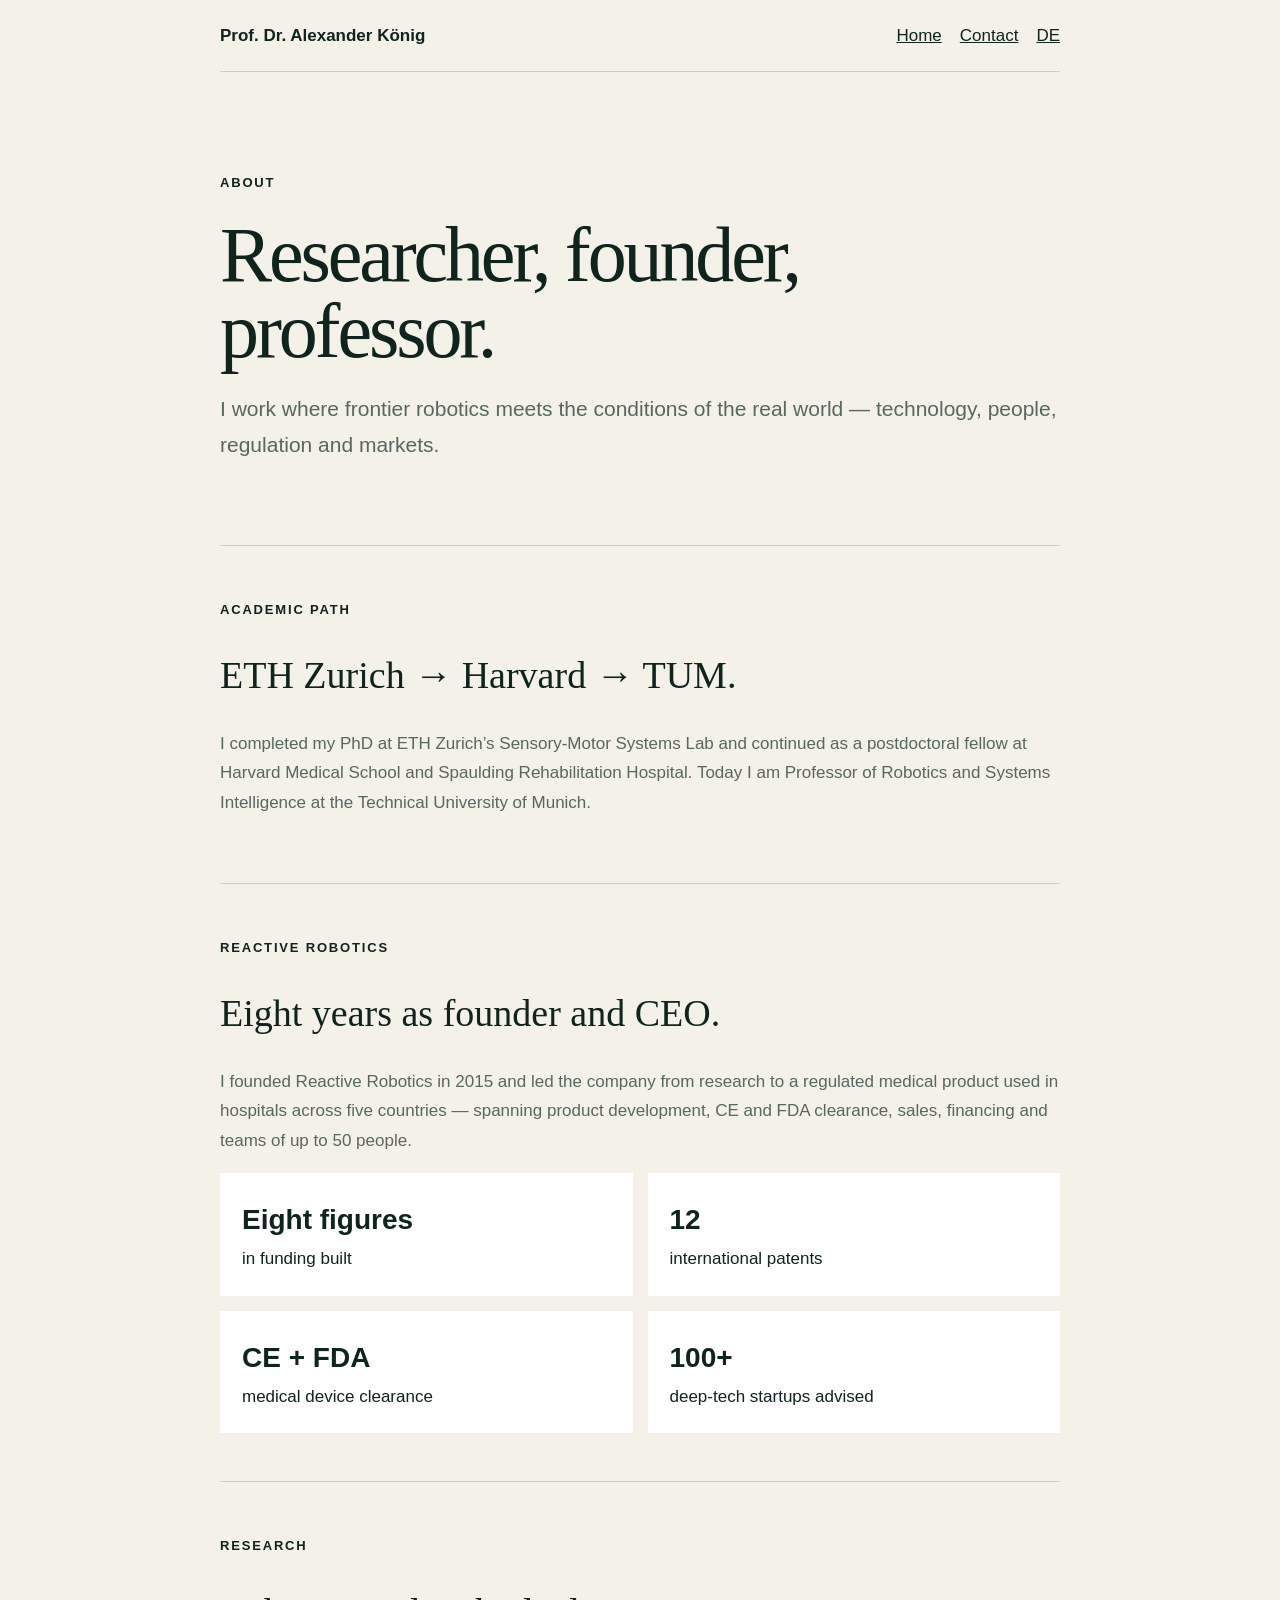
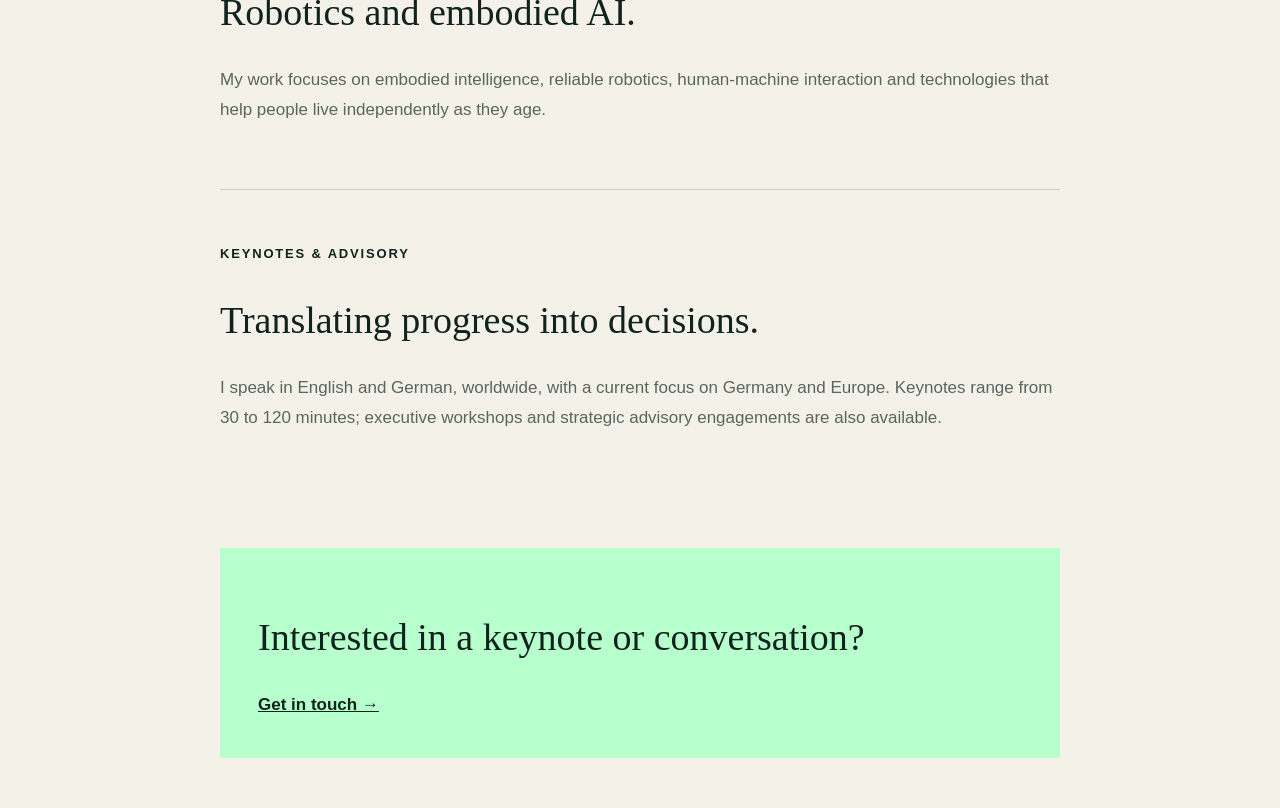
==== about-en.html @ 31da5a2d "Add files via upload" ====
<!doctype html><html lang="en"><head><meta charset="utf-8"><meta name="viewport" content="width=device-width,initial-scale=1"><title>About — Prof. Dr. Alexander König</title><meta name="description" content="Professor of robotics at TUM, founder and former CEO of Reactive Robotics, PhD ETH Zurich and postdoc Harvard Medical School."><style>:root{--ink:#10231d;--paper:#f4f1e9;--mint:#b8ffce;--muted:#586760;--line:#cbd1c8}*{box-sizing:border-box}body{margin:0;background:var(--paper);color:var(--ink);font:17px/1.75 Arial,sans-serif}.wrap{width:min(840px,calc(100% - 40px));margin:auto}nav{height:72px;display:flex;align-items:center;justify-content:space-between;border-bottom:1px solid var(--line)}nav a{color:inherit;margin-left:18px}.hero{padding:95px 0 60px}.label{font-size:13px;text-transform:uppercase;letter-spacing:.14em;font-weight:bold}.hero h1{font:clamp(48px,7vw,78px)/.98 Georgia,serif;letter-spacing:-.04em;margin:20px 0}.lead{font-size:21px;color:var(--muted)}section{padding:48px 0;border-top:1px solid var(--line)}h2{font:38px/1.1 Georgia,serif}p,li{color:var(--muted)}.numbers{display:grid;grid-template-columns:repeat(2,1fr);gap:15px}.number{background:white;padding:22px}.number strong{display:block;font-size:28px;color:var(--ink)}.cta{background:var(--mint);padding:38px;margin:50px 0}.cta a{font-weight:bold;color:inherit}@media(max-width:650px){.numbers{grid-template-columns:1fr}nav .links{display:none}}</style></head><body><nav class="wrap"><b>Prof. Dr. Alexander König</b><div><span class="links"><a href="english.html">Home</a><a href="english.html#contact">Contact</a></span><a href="ueber-mich.html" lang="de">DE</a></div></nav><main class="wrap"><header class="hero"><span class="label">About</span><h1>Researcher, founder, professor.</h1><p class="lead">I work where frontier robotics meets the conditions of the real world — technology, people, regulation and markets.</p></header><section><span class="label">Academic path</span><h2>ETH Zurich → Harvard → TUM.</h2><p>I completed my PhD at ETH Zurich’s Sensory-Motor Systems Lab and continued as a postdoctoral fellow at Harvard Medical School and Spaulding Rehabilitation Hospital. Today I am Professor of Robotics and Systems Intelligence at the Technical University of Munich.</p></section><section><span class="label">Reactive Robotics</span><h2>Eight years as founder and CEO.</h2><p>I founded Reactive Robotics in 2015 and led the company from research to a regulated medical product used in hospitals across five countries — spanning product development, CE and FDA clearance, sales, financing and teams of up to 50 people.</p><div class="numbers"><div class="number"><strong>Eight figures</strong>in funding built</div><div class="number"><strong>12</strong>international patents</div><div class="number"><strong>CE + FDA</strong>medical device clearance</div><div class="number"><strong>100+</strong>deep-tech startups advised</div></div></section><section><span class="label">Research</span><h2>Robotics and embodied AI.</h2><p>My work focuses on embodied intelligence, reliable robotics, human-machine interaction and technologies that help people live independently as they age.</p></section><section><span class="label">Keynotes & advisory</span><h2>Translating progress into decisions.</h2><p>I speak in English and German, worldwide, with a current focus on Germany and Europe. Keynotes range from 30 to 120 minutes; executive workshops and strategic advisory engagements are also available.</p></section><div class="cta"><h2>Interested in a keynote or conversation?</h2><a href="mailto:koenig@tum.de?subject=Keynote%20enquiry">Get in touch →</a></div></main></body></html>
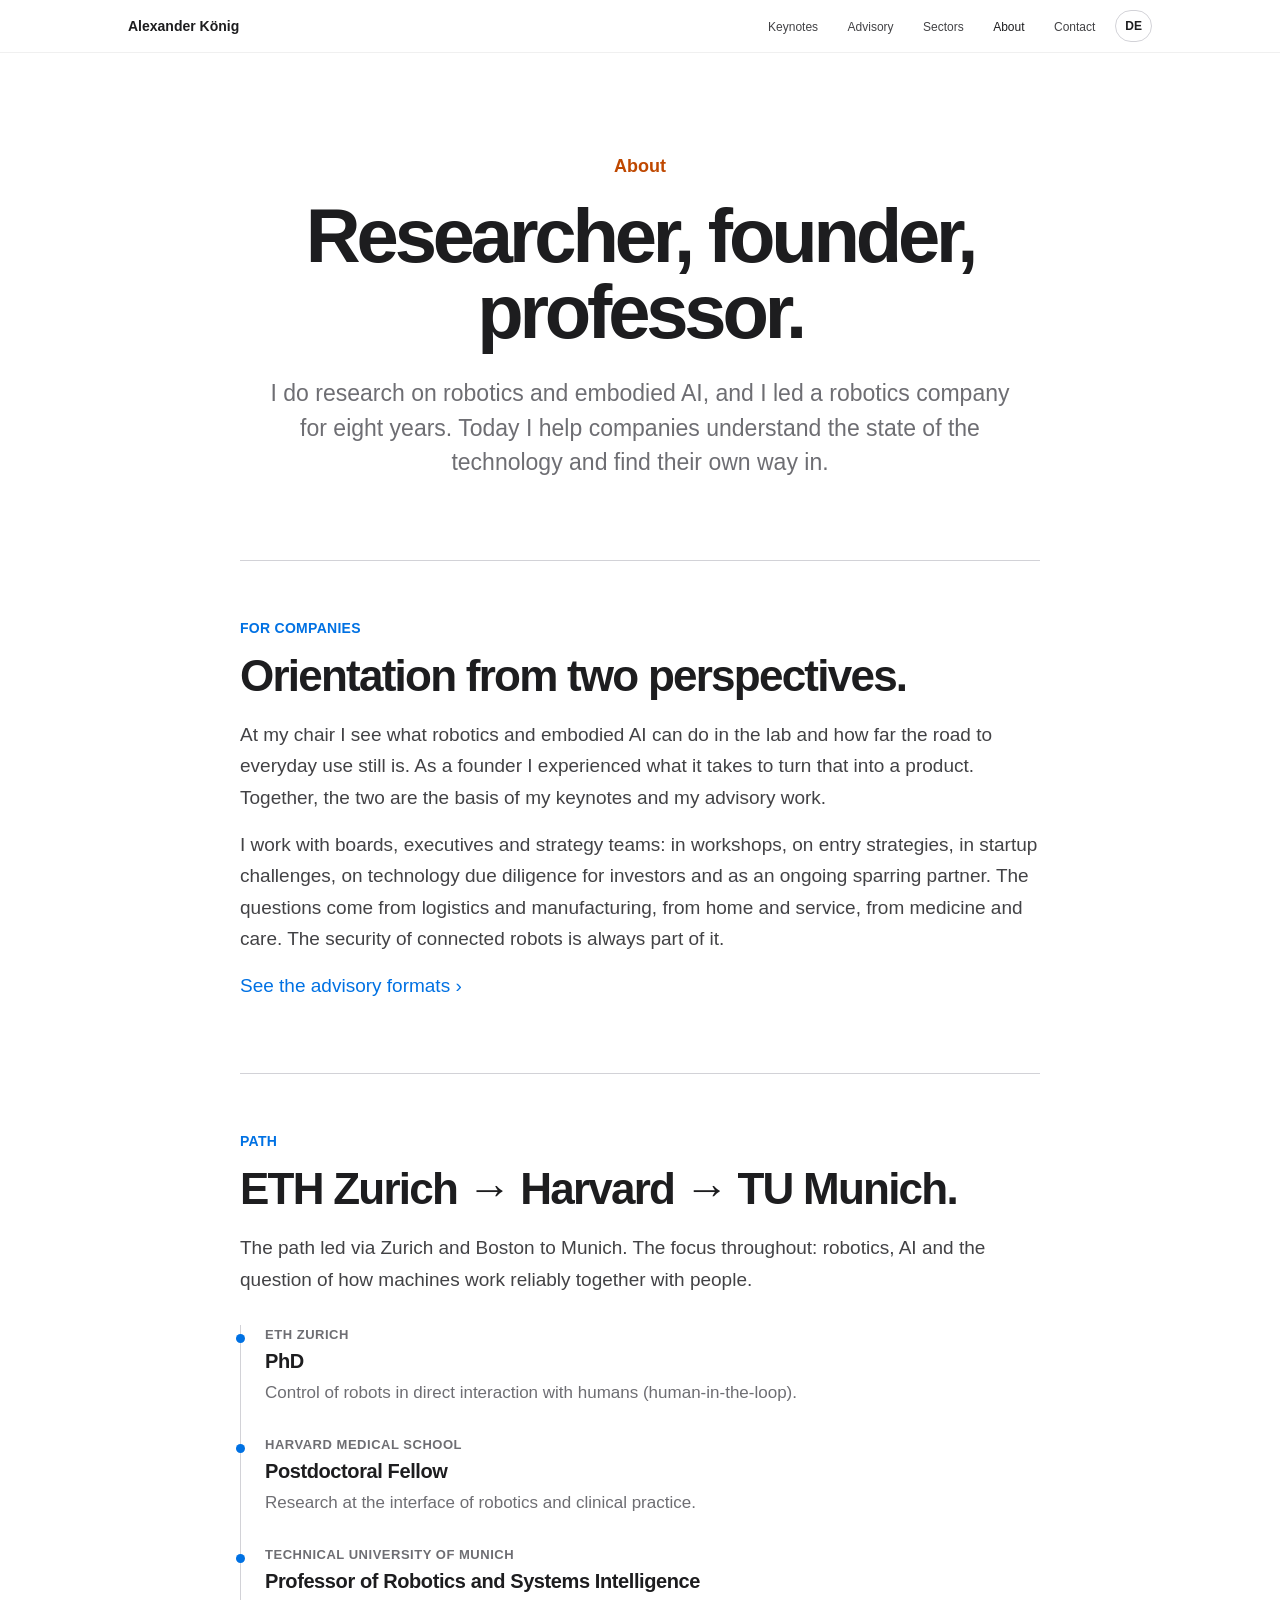
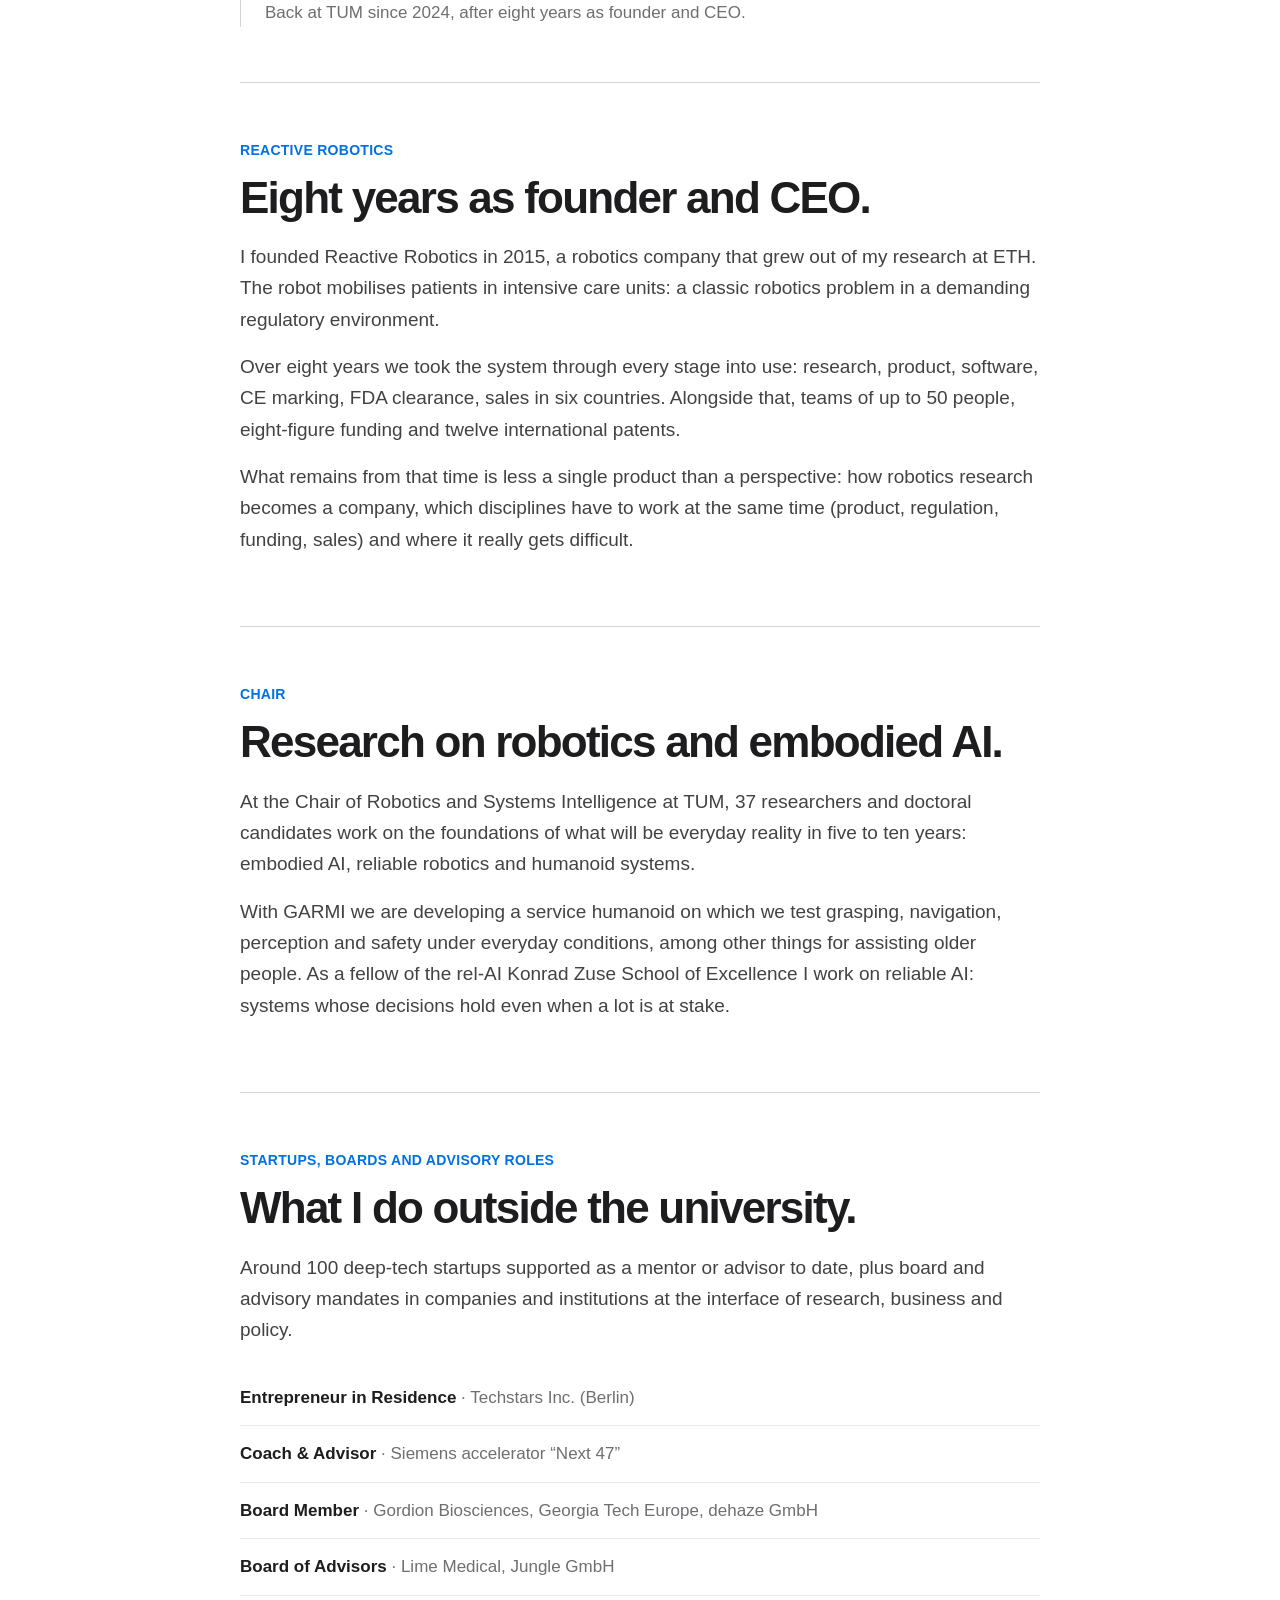
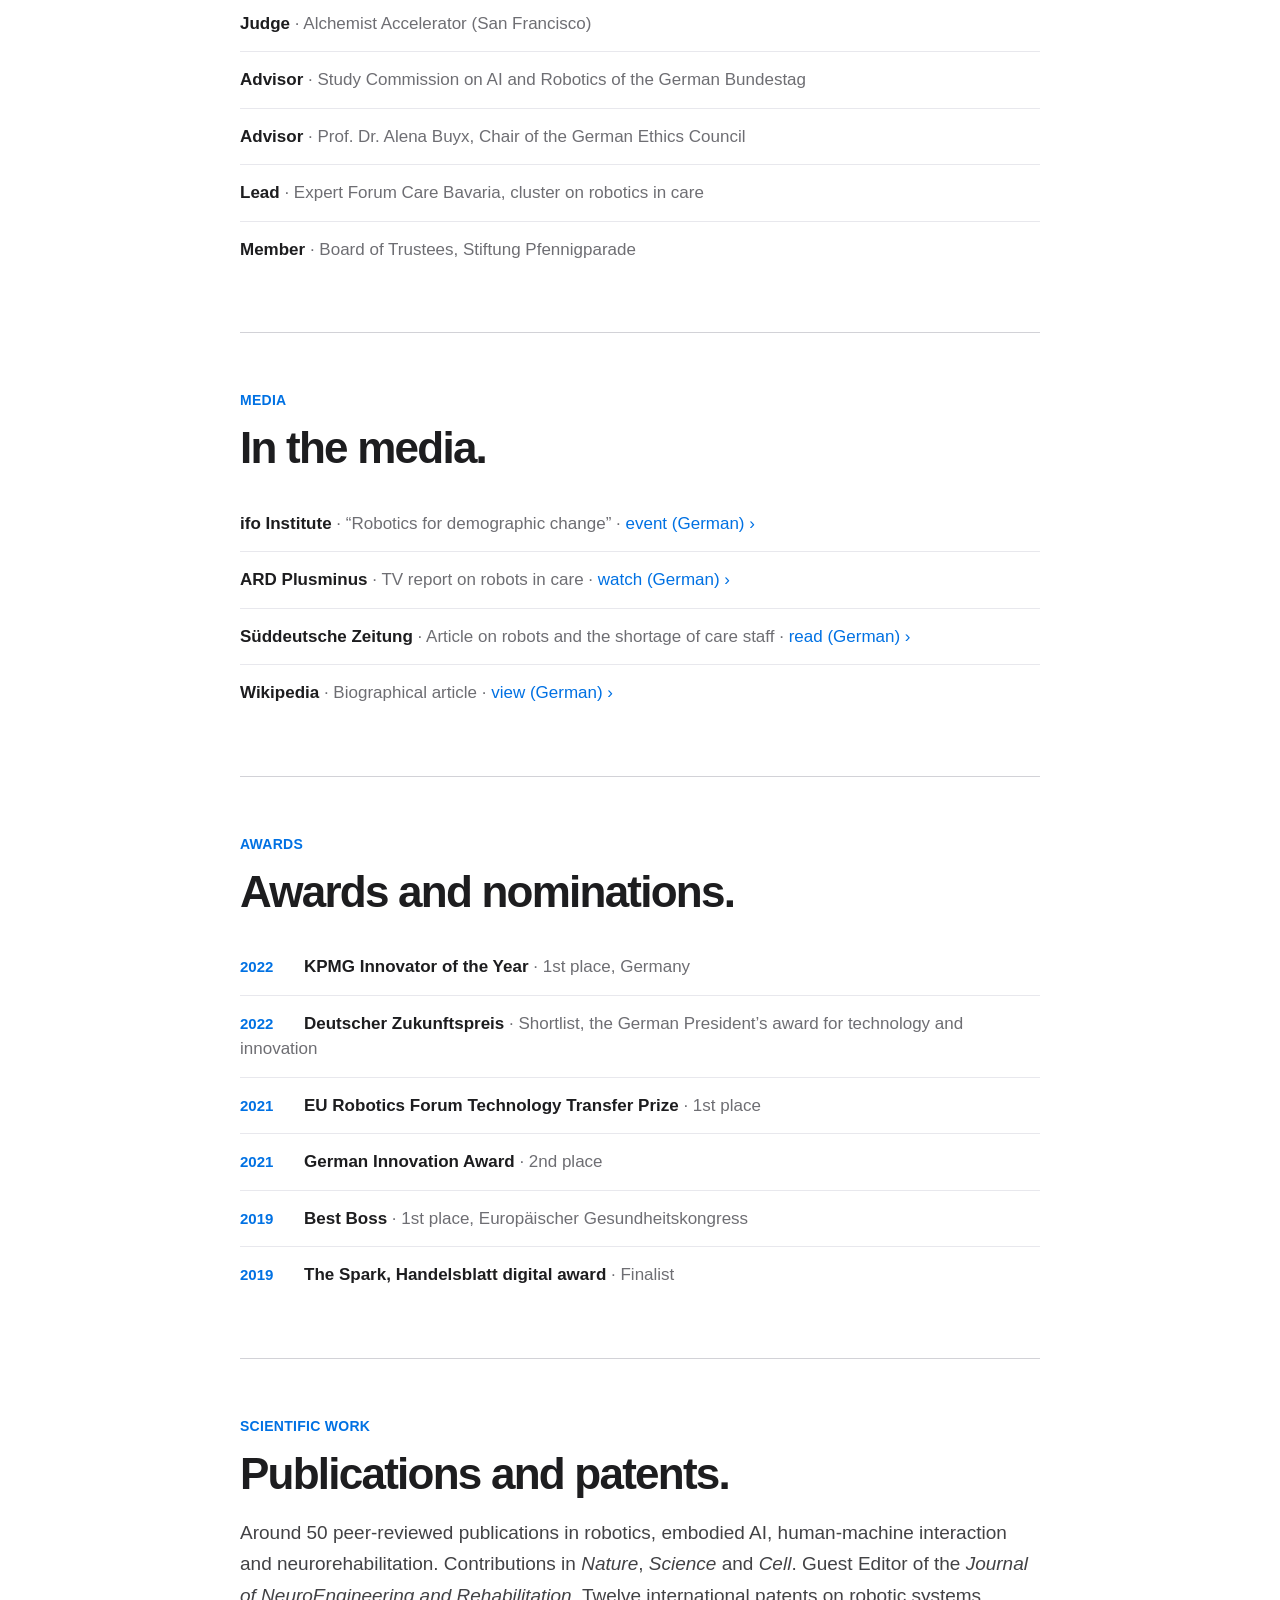
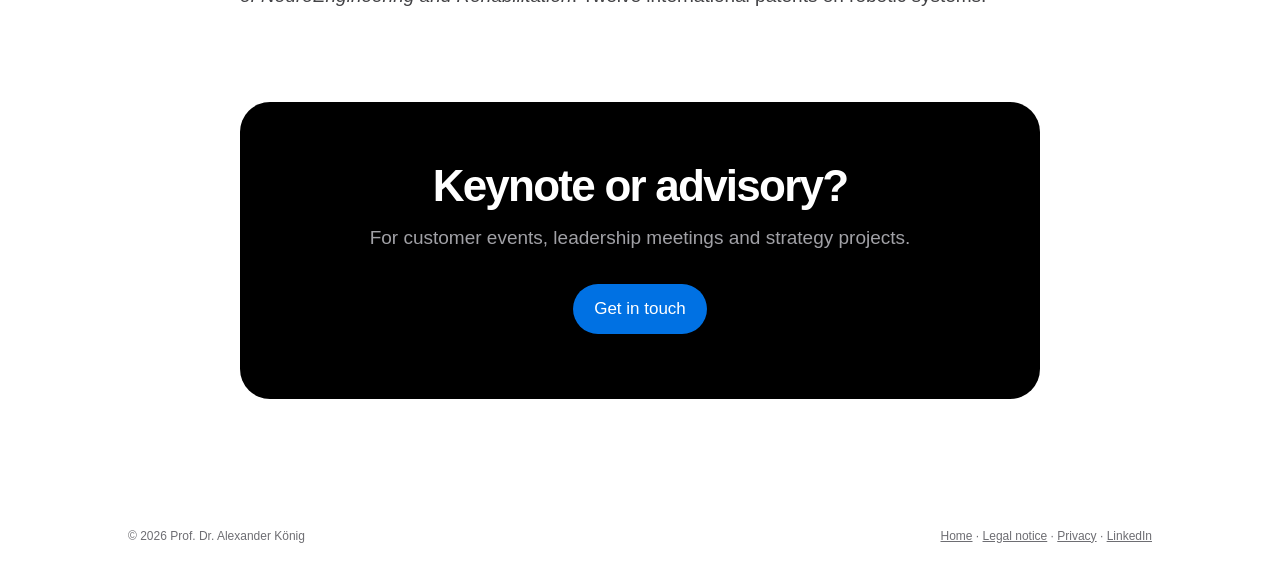
==== commit c589ad31: "Add files via upload" ====
--- a/about-en.html
+++ b/about-en.html
@@ -1 +1,153 @@
-<!doctype html><html lang="en"><head><meta charset="utf-8"><meta name="viewport" content="width=device-width,initial-scale=1"><title>About — Prof. Dr. Alexander König</title><meta name="description" content="Professor of robotics at TUM, founder and former CEO of Reactive Robotics, PhD ETH Zurich and postdoc Harvard Medical School."><style>:root{--ink:#10231d;--paper:#f4f1e9;--mint:#b8ffce;--muted:#586760;--line:#cbd1c8}*{box-sizing:border-box}body{margin:0;background:var(--paper);color:var(--ink);font:17px/1.75 Arial,sans-serif}.wrap{width:min(840px,calc(100% - 40px));margin:auto}nav{height:72px;display:flex;align-items:center;justify-content:space-between;border-bottom:1px solid var(--line)}nav a{color:inherit;margin-left:18px}.hero{padding:95px 0 60px}.label{font-size:13px;text-transform:uppercase;letter-spacing:.14em;font-weight:bold}.hero h1{font:clamp(48px,7vw,78px)/.98 Georgia,serif;letter-spacing:-.04em;margin:20px 0}.lead{font-size:21px;color:var(--muted)}section{padding:48px 0;border-top:1px solid var(--line)}h2{font:38px/1.1 Georgia,serif}p,li{color:var(--muted)}.numbers{display:grid;grid-template-columns:repeat(2,1fr);gap:15px}.number{background:white;padding:22px}.number strong{display:block;font-size:28px;color:var(--ink)}.cta{background:var(--mint);padding:38px;margin:50px 0}.cta a{font-weight:bold;color:inherit}@media(max-width:650px){.numbers{grid-template-columns:1fr}nav .links{display:none}}</style></head><body><nav class="wrap"><b>Prof. Dr. Alexander König</b><div><span class="links"><a href="english.html">Home</a><a href="english.html#contact">Contact</a></span><a href="ueber-mich.html" lang="de">DE</a></div></nav><main class="wrap"><header class="hero"><span class="label">About</span><h1>Researcher, founder, professor.</h1><p class="lead">I work where frontier robotics meets the conditions of the real world — technology, people, regulation and markets.</p></header><section><span class="label">Academic path</span><h2>ETH Zurich → Harvard → TUM.</h2><p>I completed my PhD at ETH Zurich’s Sensory-Motor Systems Lab and continued as a postdoctoral fellow at Harvard Medical School and Spaulding Rehabilitation Hospital. Today I am Professor of Robotics and Systems Intelligence at the Technical University of Munich.</p></section><section><span class="label">Reactive Robotics</span><h2>Eight years as founder and CEO.</h2><p>I founded Reactive Robotics in 2015 and led the company from research to a regulated medical product used in hospitals across five countries — spanning product development, CE and FDA clearance, sales, financing and teams of up to 50 people.</p><div class="numbers"><div class="number"><strong>Eight figures</strong>in funding built</div><div class="number"><strong>12</strong>international patents</div><div class="number"><strong>CE + FDA</strong>medical device clearance</div><div class="number"><strong>100+</strong>deep-tech startups advised</div></div></section><section><span class="label">Research</span><h2>Robotics and embodied AI.</h2><p>My work focuses on embodied intelligence, reliable robotics, human-machine interaction and technologies that help people live independently as they age.</p></section><section><span class="label">Keynotes & advisory</span><h2>Translating progress into decisions.</h2><p>I speak in English and German, worldwide, with a current focus on Germany and Europe. Keynotes range from 30 to 120 minutes; executive workshops and strategic advisory engagements are also available.</p></section><div class="cta"><h2>Interested in a keynote or conversation?</h2><a href="mailto:koenig@tum.de?subject=Keynote%20enquiry">Get in touch →</a></div></main></body></html>
+<!DOCTYPE html>
+<html lang="en">
+<head>
+<meta charset="utf-8">
+<meta name="viewport" content="width=device-width,initial-scale=1">
+<title>About — Prof. Dr. Alexander König</title>
+<meta name="description" content="Prof. Dr. Alexander König: Professor of Robotics and Systems Intelligence at TUM, founder and former CEO of Reactive Robotics GmbH, speaker and advisor on robotics and embodied AI.">
+<meta property="og:title" content="About — Prof. Dr. Alexander König">
+<meta property="og:description" content="Researcher, founder, professor. Keynotes and advisory on robotics and embodied AI.">
+<meta property="og:type" content="profile">
+<meta property="og:url" content="https://alexander-koenig.eu/about-en.html">
+<meta property="og:image" content="https://alexander-koenig.eu/images/og.png">
+<meta name="twitter:card" content="summary_large_image">
+<link rel="alternate" hreflang="de" href="https://alexander-koenig.eu/ueber-mich.html">
+<link rel="stylesheet" href="styles.css">
+</head>
+<body>
+
+<header class="nav-shell"><nav>
+    <a class="brand" href="english.html">Alexander König</a>
+    <div class="nav-actions">
+        <div class="nav-links">
+            <a href="english.html#keynotes">Keynotes</a>
+            <a href="english.html#advisory">Advisory</a>
+            <a href="english.html#sectors">Sectors</a>
+            <a href="about-en.html" aria-current="page">About</a>
+            <a href="english.html#contact">Contact</a>
+        </div>
+        <a class="lang" href="ueber-mich.html" lang="de" aria-label="Auf Deutsch wechseln">DE</a>
+    </div>
+</nav></header>
+
+<section class="profile-hero">
+    <span class="eyebrow">About</span>
+    <h1>Researcher, founder, professor.</h1>
+    <p class="lead">I do research on robotics and embodied AI, and I led a robotics company for eight years. Today I help companies understand the state of the technology and find their own way in.</p>
+</section>
+
+<main class="prose">
+
+    <section id="companies">
+        <span class="kicker">FOR COMPANIES</span>
+        <h2>Orientation from two perspectives.</h2>
+        <p>At my chair I see what robotics and embodied AI can do in the lab and how far the road to everyday use still is. As a founder I experienced what it takes to turn that into a product. Together, the two are the basis of my keynotes and my advisory work.</p>
+        <p>I work with boards, executives and strategy teams: in workshops, on entry strategies, in startup challenges, on technology due diligence for investors and as an ongoing sparring partner. The questions come from logistics and manufacturing, from home and service, from medicine and care. The security of connected robots is always part of it.</p>
+        <p><a href="english.html#advisory">See the advisory formats &rsaquo;</a></p>
+    </section>
+
+    <section id="path">
+        <span class="kicker">PATH</span>
+        <h2>ETH Zurich → Harvard → TU Munich.</h2>
+        <p>The path led via Zurich and Boston to Munich. The focus throughout: robotics, AI and the question of how machines work reliably together with people.</p>
+        <ul class="timeline">
+            <li>
+                <span class="when">ETH ZURICH</span>
+                <span class="what">PhD</span>
+                <span class="how">Control of robots in direct interaction with humans (human-in-the-loop).</span>
+            </li>
+            <li>
+                <span class="when">HARVARD MEDICAL SCHOOL</span>
+                <span class="what">Postdoctoral Fellow</span>
+                <span class="how">Research at the interface of robotics and clinical practice.</span>
+            </li>
+            <li>
+                <span class="when">TECHNICAL UNIVERSITY OF MUNICH</span>
+                <span class="what">Professor of Robotics and Systems Intelligence</span>
+                <span class="how">Back at TUM since 2024, after eight years as founder and CEO.</span>
+            </li>
+        </ul>
+    </section>
+
+    <section id="reactive-robotics">
+        <span class="kicker">REACTIVE ROBOTICS</span>
+        <h2>Eight years as founder and CEO.</h2>
+        <p>I founded Reactive Robotics in 2015, a robotics company that grew out of my research at ETH. The robot mobilises patients in intensive care units: a classic robotics problem in a demanding regulatory environment.</p>
+        <p>Over eight years we took the system through every stage into use: research, product, software, CE marking, FDA clearance, sales in six countries. Alongside that, teams of up to 50 people, eight-figure funding and twelve international patents.</p>
+        <p>What remains from that time is less a single product than a perspective: how robotics research becomes a company, which disciplines have to work at the same time (product, regulation, funding, sales) and where it really gets difficult.</p>
+    </section>
+
+    <section id="tum">
+        <span class="kicker">CHAIR</span>
+        <h2>Research on robotics and embodied AI.</h2>
+        <p>At the Chair of Robotics and Systems Intelligence at TUM, 37 researchers and doctoral candidates work on the foundations of what will be everyday reality in five to ten years: embodied AI, reliable robotics and humanoid systems.</p>
+        <p>With GARMI we are developing a service humanoid on which we test grasping, navigation, perception and safety under everyday conditions, among other things for assisting older people. As a fellow of the rel-AI Konrad Zuse School of Excellence I work on reliable AI: systems whose decisions hold even when a lot is at stake.</p>
+    </section>
+
+    <section id="startups">
+        <span class="kicker">STARTUPS, BOARDS AND ADVISORY ROLES</span>
+        <h2>What I do outside the university.</h2>
+        <p>Around 100 deep-tech startups supported as a mentor or advisor to date, plus board and advisory mandates in companies and institutions at the interface of research, business and policy.</p>
+        <ul class="rows">
+            <li><strong>Entrepreneur in Residence</strong> · Techstars Inc. (Berlin)</li>
+            <li><strong>Coach &amp; Advisor</strong> · Siemens accelerator &ldquo;Next 47&rdquo;</li>
+            <li><strong>Board Member</strong> · Gordion Biosciences, Georgia Tech Europe, dehaze GmbH</li>
+            <li><strong>Board of Advisors</strong> · Lime Medical, Jungle GmbH</li>
+            <li><strong>Judge</strong> · Alchemist Accelerator (San Francisco)</li>
+            <li><strong>Advisor</strong> · Study Commission on AI and Robotics of the German Bundestag</li>
+            <li><strong>Advisor</strong> · Prof. Dr. Alena Buyx, Chair of the German Ethics Council</li>
+            <li><strong>Lead</strong> · Expert Forum Care Bavaria, cluster on robotics in care</li>
+            <li><strong>Member</strong> · Board of Trustees, Stiftung Pfennigparade</li>
+        </ul>
+    </section>
+
+    <section id="media">
+        <span class="kicker">MEDIA</span>
+        <h2>In the media.</h2>
+        <ul class="rows">
+            <li><strong>ifo Institute</strong> · &ldquo;Robotics for demographic change&rdquo; · <a href="https://www.ifo.de/veranstaltung/2026-03-23/robotik-fuer-den-demografischen-wandel" target="_blank" rel="noopener">event (German) &rsaquo;</a></li>
+            <li><strong>ARD Plusminus</strong> · TV report on robots in care · <a href="https://www.ardmediathek.de/video/plusminus/roboter-in-der-pflege-mit-high-tech-gegen-den-fachkraeftemangel/das-erste/Y3JpZDovL2Rhc2Vyc3RlLmRlL3BsdXNtaW51cy82N2M0OTQzZC01YzFhLTRhYTItOGFiNy04YjFiODI4NzliNGQ" target="_blank" rel="noopener">watch (German) &rsaquo;</a></li>
+            <li><strong>Süddeutsche Zeitung</strong> · Article on robots and the shortage of care staff · <a href="https://www.sueddeutsche.de/wirtschaft/pflege-roboter-fachkraeftemangel-li.3458513" target="_blank" rel="noopener">read (German) &rsaquo;</a></li>
+            <li><strong>Wikipedia</strong> · Biographical article · <a href="https://de.wikipedia.org/wiki/Alexander_K%C3%B6nig_(Unternehmer)" target="_blank" rel="noopener">view (German) &rsaquo;</a></li>
+        </ul>
+    </section>
+
+    <section id="awards">
+        <span class="kicker">AWARDS</span>
+        <h2>Awards and nominations.</h2>
+        <ul class="rows">
+            <li><span class="year">2022</span><strong>KPMG Innovator of the Year</strong> · 1st place, Germany</li>
+            <li><span class="year">2022</span><strong>Deutscher Zukunftspreis</strong> · Shortlist, the German President&rsquo;s award for technology and innovation</li>
+            <li><span class="year">2021</span><strong>EU Robotics Forum Technology Transfer Prize</strong> · 1st place</li>
+            <li><span class="year">2021</span><strong>German Innovation Award</strong> · 2nd place</li>
+            <li><span class="year">2019</span><strong>Best Boss</strong> · 1st place, Europäischer Gesundheitskongress</li>
+            <li><span class="year">2019</span><strong>The Spark, Handelsblatt digital award</strong> · Finalist</li>
+        </ul>
+    </section>
+
+    <section id="publications">
+        <span class="kicker">SCIENTIFIC WORK</span>
+        <h2>Publications and patents.</h2>
+        <p>Around 50 peer-reviewed publications in robotics, embodied AI, human-machine interaction and neurorehabilitation. Contributions in <em>Nature</em>, <em>Science</em> and <em>Cell</em>. Guest Editor of the <em>Journal of NeuroEngineering and Rehabilitation</em>. Twelve international patents on robotic systems.</p>
+    </section>
+
+    <div class="cta-card">
+        <h2>Keynote or advisory?</h2>
+        <p>For customer events, leadership meetings and strategy projects.</p>
+        <a href="english.html#contact" class="button">Get in touch</a>
+    </div>
+
+</main>
+
+<footer class="footer">
+    <span>&copy; 2026 Prof. Dr. Alexander König</span>
+    <div>
+        <a href="english.html">Home</a> &middot;
+        <a href="impressum-en.html">Legal notice</a> &middot;
+        <a href="privacy.html">Privacy</a> &middot;
+        <a href="https://www.linkedin.com/in/thisisalexander" target="_blank" rel="noopener">LinkedIn</a>
+    </div>
+</footer>
+
+</body>
+</html>
--- a/styles.css
+++ b/styles.css
@@ -0,0 +1,229 @@
+/* alexander-koenig.eu — gemeinsames Stylesheet für Startseite und Profil (DE/EN) */
+
+:root {
+    --black: #1d1d1f;
+    --grey: #6e6e73;
+    --mid: #a1a1a6;
+    --light: #f5f5f7;
+    --line: #d2d2d7;
+    --blue: #0071e3;
+    --orange: #bf4800;
+}
+
+* { box-sizing: border-box; }
+html { scroll-behavior: smooth; }
+body {
+    margin: 0;
+    color: var(--black);
+    background: #fff;
+    font-family: -apple-system, BlinkMacSystemFont, "Segoe UI", Arial, sans-serif;
+    -webkit-font-smoothing: antialiased;
+    line-height: 1.5;
+}
+a { color: inherit; }
+img { max-width: 100%; display: block; }
+section[id], div[id] { scroll-margin-top: 70px; }
+
+/* ---------- Navigation ---------- */
+.nav-shell {
+    position: sticky; top: 0; z-index: 10;
+    background: rgba(255, 255, 255, .82);
+    -webkit-backdrop-filter: saturate(180%) blur(20px);
+    backdrop-filter: saturate(180%) blur(20px);
+    border-bottom: 1px solid rgba(0, 0, 0, .06);
+}
+.nav-shell nav {
+    width: min(1024px, calc(100% - 36px));
+    min-height: 52px; margin: auto;
+    display: flex; align-items: center; justify-content: space-between;
+}
+.brand { font-size: 14px; font-weight: 700; text-decoration: none; }
+.nav-actions { display: flex; align-items: center; }
+.nav-links a { font-size: 12px; text-decoration: none; margin-left: 25px; color: #424245; }
+.nav-links a:hover, .nav-links a[aria-current] { color: var(--black); }
+.lang {
+    font-size: 12px; text-decoration: none; margin-left: 20px;
+    border: 1px solid var(--line); border-radius: 999px; padding: 6px 9px; font-weight: 600;
+}
+
+/* ---------- Hero ---------- */
+.hero { text-align: center; padding: 110px 20px 80px; overflow: hidden; }
+.eyebrow { color: var(--orange); font-size: 18px; font-weight: 600; }
+.hero h1 {
+    font-size: clamp(52px, 8vw, 104px); line-height: .94; letter-spacing: -.065em;
+    margin: 20px auto 30px; max-width: 1100px;
+}
+.lead {
+    font-size: clamp(20px, 2.3vw, 28px); line-height: 1.3; color: var(--grey);
+    max-width: 860px; margin: auto; font-weight: 600;
+}
+.actions { margin-top: 35px; }
+.button {
+    display: inline-block; background: var(--blue); color: #fff; text-decoration: none;
+    padding: 12px 21px; border-radius: 999px; margin: 5px; font-size: 17px;
+}
+.button:hover { background: #0077ed; }
+.button.ghost { background: transparent; color: #fff; border: 1px solid #6e6e73; }
+.button.ghost:hover { border-color: #fff; background: transparent; }
+.link { color: var(--blue); text-decoration: none; margin: 10px; font-size: 17px; display: inline-block; }
+.link:hover { text-decoration: underline; }
+.hero-visual { width: min(980px, calc(100% - 36px)); margin: 65px auto 0; position: relative; }
+.hero-visual img { width: 100%; max-height: 610px; object-fit: cover; border-radius: 30px; }
+.hero-visual figcaption {
+    position: absolute; left: 25px; bottom: 25px;
+    background: rgba(255, 255, 255, .88);
+    -webkit-backdrop-filter: blur(18px); backdrop-filter: blur(18px);
+    border-radius: 18px; padding: 18px 22px; font-size: 24px; font-weight: 700;
+}
+figure { margin: 0; }
+
+/* ---------- Referenzen ---------- */
+.reference { background: var(--light); text-align: center; padding: 70px 20px; }
+.reference .label { display: block; color: var(--grey); font-size: 13px; letter-spacing: .08em; margin-bottom: 26px; }
+.ref-names { display: flex; justify-content: center; align-items: baseline; flex-wrap: wrap; gap: 18px 64px; }
+.ref-names span { font-size: clamp(28px, 3.6vw, 44px); font-weight: 700; letter-spacing: -.035em; }
+.reference p { color: var(--grey); font-size: 16px; margin: 26px 0 0; }
+
+/* ---------- Abschnitte ---------- */
+.section { padding: 120px 0; }
+.section.alt { background: var(--light); }
+.wrap { width: min(1120px, calc(100% - 36px)); margin: auto; }
+.section-title {
+    text-align: center; font-size: clamp(40px, 5.6vw, 76px); line-height: 1.02;
+    letter-spacing: -.055em; margin: 0 auto 28px; max-width: 980px;
+}
+.section-title span { color: var(--grey); }
+.section-lead {
+    text-align: center; color: var(--grey); font-size: 21px; line-height: 1.45;
+    max-width: 760px; margin: 0 auto 65px;
+}
+.section-title + .grid, .section-title + .bento { margin-top: 65px; }
+.kicker { font-size: 14px; font-weight: 700; color: var(--blue); letter-spacing: .02em; }
+
+/* ---------- Karten ---------- */
+.grid { display: grid; gap: 22px; }
+.grid.three { grid-template-columns: repeat(3, 1fr); }
+.grid.four { grid-template-columns: repeat(4, 1fr); }
+.card { background: var(--light); border-radius: 30px; padding: 40px; overflow: hidden; position: relative; }
+.section.alt .card { background: #fff; }
+.section.alt .card.wide { background: #000; }
+.card h3 { font-size: clamp(26px, 2.8vw, 36px); line-height: 1.08; letter-spacing: -.04em; margin: 18px 0 14px; text-wrap: balance; }
+.card p { font-size: 18px; line-height: 1.45; color: var(--grey); margin: 0; }
+.card.small h3 { font-size: 24px; margin-top: 0; }
+.card.small p { font-size: 17px; }
+
+.bento { display: grid; grid-template-columns: repeat(3, 1fr); gap: 22px; }
+.bento .card { min-height: 340px; }
+.card.wide { grid-column: 1 / -1; min-height: 480px; background: #000; color: #fff; padding: 50px; }
+.card.wide h3 { font-size: clamp(34px, 4.4vw, 54px); }
+.card.wide p { color: var(--mid); font-size: 20px; max-width: 480px; }
+.card.wide img { position: absolute; width: 50%; height: 100%; right: 0; top: 0; object-fit: cover; opacity: .82; }
+.card.wide .copy { position: relative; z-index: 1; width: 46%; }
+
+/* ---------- Beratung ---------- */
+.services { list-style: none; margin: 0; padding: 0; border-top: 1px solid var(--line); }
+.services li {
+    display: grid; grid-template-columns: 70px 1fr 1.5fr; gap: 24px; align-items: baseline;
+    padding: 34px 0; border-bottom: 1px solid var(--line);
+}
+.services .num { font-size: 14px; font-weight: 700; color: var(--blue); }
+.services h3 { font-size: clamp(22px, 2.4vw, 30px); line-height: 1.12; letter-spacing: -.035em; margin: 0; }
+.services p { font-size: 18px; line-height: 1.5; color: var(--grey); margin: 0; }
+
+/* ---------- Sicherheit ---------- */
+.cyber { background: #000; color: #fff; border-radius: 30px; padding: 55px 50px; margin-top: 22px; }
+.cyber h3 { font-size: clamp(30px, 4vw, 48px); line-height: 1.05; letter-spacing: -.04em; margin: 18px 0 14px; }
+.cyber > p { color: var(--mid); font-size: 20px; max-width: 640px; margin: 0 0 40px; }
+.cyber-grid { display: grid; grid-template-columns: repeat(4, 1fr); gap: 26px; }
+.cyber-grid div { border-top: 1px solid #424245; padding-top: 18px; }
+.cyber-grid strong { display: block; font-size: 18px; line-height: 1.25; margin-bottom: 8px; }
+.cyber-grid span { color: var(--mid); font-size: 16px; line-height: 1.45; }
+
+/* ---------- Kennzahlen ---------- */
+.metrics { background: #000; color: #fff; padding: 110px 0; }
+.metrics .section-title span { color: var(--mid); }
+.metric-grid { display: grid; grid-template-columns: repeat(4, 1fr); gap: 18px; margin-top: 65px; }
+.metric { text-align: center; padding: 30px 10px; border-top: 1px solid #424245; }
+.metric strong { display: block; font-size: clamp(34px, 4vw, 56px); letter-spacing: -.04em; color: #f5f5f7; }
+.metric span { color: var(--mid); font-size: 16px; }
+.metrics .note { text-align: center; color: var(--mid); font-size: 19px; line-height: 1.5; max-width: 760px; margin: 55px auto 0; }
+.metrics .link { color: #2997ff; }
+
+/* ---------- Format / Kontakt ---------- */
+.format-card { background: #eaf2ff; text-align: center; border-radius: 34px; padding: 80px 25px; }
+.format-card h2 { font-size: clamp(40px, 5.6vw, 72px); line-height: 1.02; letter-spacing: -.05em; margin: 18px 0 0; }
+.format-card p { color: var(--grey); font-size: 21px; line-height: 1.5; max-width: 740px; margin: 28px auto; }
+.contact { background: #000; color: #f5f5f7; text-align: center; padding: 110px 20px; }
+.contact h2 { font-size: clamp(44px, 6.4vw, 84px); line-height: 1; letter-spacing: -.055em; margin: 0 auto 28px; max-width: 980px; }
+.contact p { font-size: 21px; color: var(--mid); margin: 0 0 30px; }
+.footer {
+    width: min(1024px, calc(100% - 36px)); margin: auto; padding: 28px 0;
+    color: var(--grey); font-size: 12px; display: flex; justify-content: space-between; gap: 12px;
+}
+
+/* ---------- Profilseite ---------- */
+.profile-hero { text-align: center; padding: 100px 20px 60px; }
+.profile-hero h1 { font-size: clamp(42px, 6vw, 76px); line-height: 1; letter-spacing: -.055em; margin: 18px auto 26px; max-width: 980px; }
+.profile-hero .lead { font-weight: 400; font-size: clamp(19px, 2vw, 23px); line-height: 1.5; max-width: 760px; }
+.prose { width: min(800px, calc(100% - 36px)); margin: auto; padding: 20px 0 100px; }
+.prose section { padding: 55px 0; border-top: 1px solid var(--line); }
+.prose h2 { font-size: clamp(30px, 3.6vw, 44px); line-height: 1.08; letter-spacing: -.04em; margin: 12px 0 20px; }
+.prose p { font-size: 19px; line-height: 1.65; color: #424245; margin: 0 0 16px; }
+.prose p a, .rows a { color: var(--blue); text-decoration: none; }
+.prose p a:hover, .rows a:hover { text-decoration: underline; }
+.timeline { list-style: none; margin: 30px 0 0; padding: 0 0 0 24px; border-left: 1px solid var(--line); }
+.timeline li { position: relative; margin-bottom: 28px; }
+.timeline li:last-child { margin-bottom: 0; }
+.timeline li::before {
+    content: ""; position: absolute; left: -29px; top: 9px;
+    width: 9px; height: 9px; border-radius: 50%; background: var(--blue);
+}
+.timeline .when { display: block; font-size: 13px; font-weight: 700; color: var(--grey); letter-spacing: .04em; }
+.timeline .what { display: block; font-size: 20px; font-weight: 700; letter-spacing: -.02em; margin: 2px 0 4px; }
+.timeline .how { display: block; font-size: 17px; line-height: 1.55; color: var(--grey); }
+.rows { list-style: none; margin: 24px 0 0; padding: 0; }
+.rows li { padding: 15px 0; border-bottom: 1px solid #e8e8ed; font-size: 17px; line-height: 1.5; color: var(--grey); }
+.rows li:last-child { border-bottom: 0; }
+.rows strong { color: var(--black); font-weight: 600; }
+.rows .year { display: inline-block; width: 64px; color: var(--blue); font-weight: 700; font-size: 15px; }
+.cta-card { background: #000; color: #fff; border-radius: 30px; padding: 60px 30px; text-align: center; margin-top: 20px; }
+.cta-card h2 { color: #fff; margin: 0 0 12px; }
+.cta-card p { color: var(--mid); margin-bottom: 26px; }
+
+/* ---------- Mobil ---------- */
+@media (max-width: 980px) {
+    .grid.four, .cyber-grid { grid-template-columns: repeat(2, 1fr); }
+    .services li { grid-template-columns: 50px 1fr; }
+    .services p { grid-column: 2; }
+}
+@media (max-width: 760px) {
+    .nav-shell nav { flex-wrap: wrap; padding: 8px 0 0; }
+    .nav-actions { display: contents; }
+    .lang { margin-left: auto; }
+    .nav-links {
+        order: 3; width: 100%; display: flex; gap: 22px; overflow-x: auto;
+        padding: 10px 0 12px; white-space: nowrap; scrollbar-width: none;
+    }
+    .nav-links::-webkit-scrollbar { display: none; }
+    .nav-links a { margin-left: 0; font-size: 13px; }
+    section[id], div[id] { scroll-margin-top: 100px; }
+    .hero { padding: 70px 20px 60px; }
+    .hero-visual { margin-top: 45px; }
+    .hero-visual figcaption { font-size: 16px; left: 14px; bottom: 14px; padding: 12px 15px; border-radius: 14px; }
+    .section { padding: 80px 0; }
+    .section-lead { margin-bottom: 45px; font-size: 19px; }
+    .grid.three, .grid.four, .bento, .metric-grid, .cyber-grid { grid-template-columns: 1fr; }
+    .card { padding: 32px; }
+    .bento .card { min-height: 0; }
+    .card.wide { min-height: 620px; padding: 36px 32px; }
+    .card.wide .copy { width: 100%; }
+    .card.wide img { width: 100%; height: 48%; top: auto; bottom: 0; }
+    .cyber { padding: 40px 30px; }
+    .metrics { padding: 80px 0; }
+    .format-card { padding: 60px 22px; }
+    .contact { padding: 80px 20px; }
+    .footer { display: block; }
+    .footer div { margin-top: 10px; }
+    .profile-hero { padding: 65px 20px 40px; }
+    .rows .year { width: 56px; }
+}
